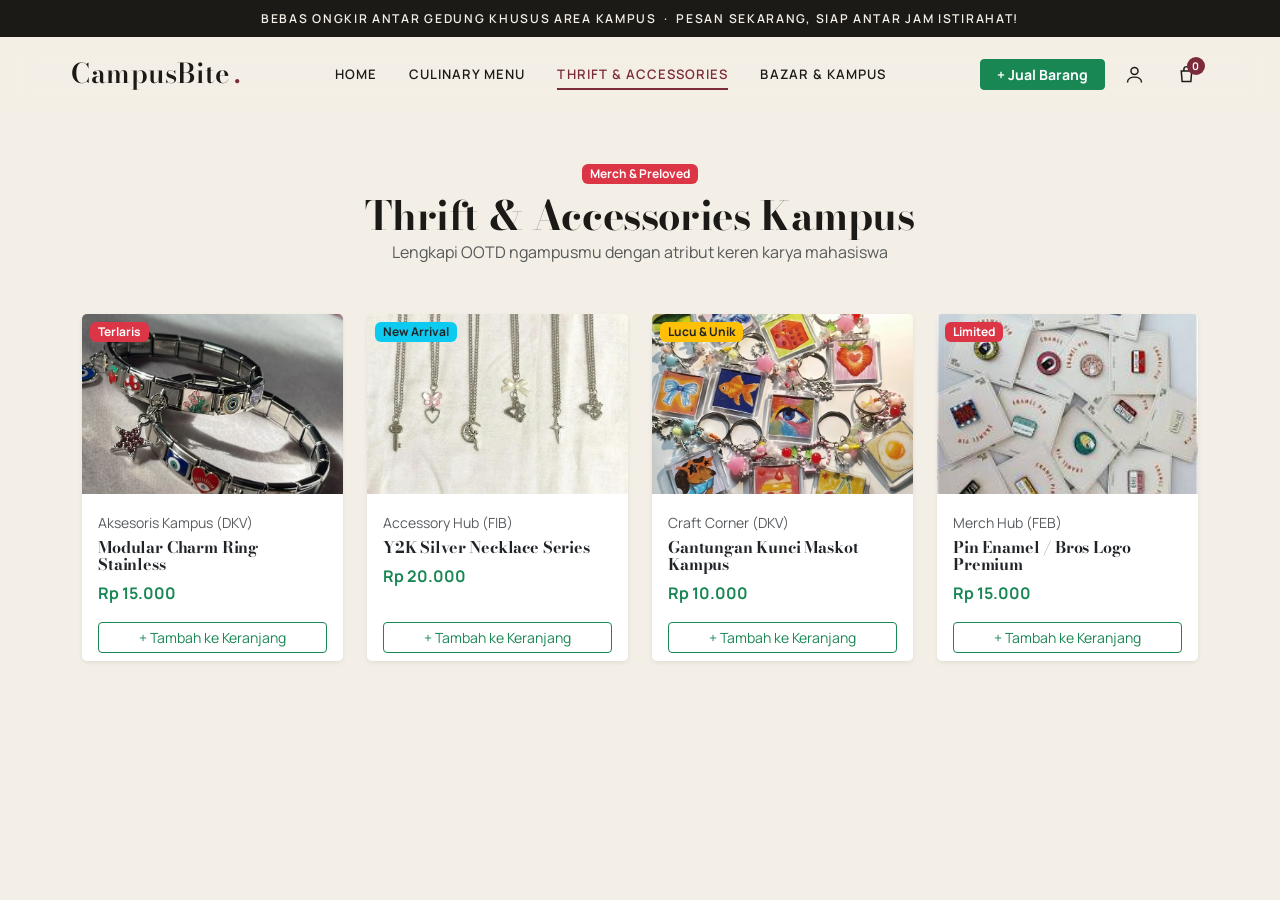
==== accessories.html @ cb202eba "Update accessories.html" ====
<!DOCTYPE html>
<html lang="id">
<head>
  <script>document.documentElement.classList.add("js")</script>
  <meta charset="UTF-8">
  <meta name="viewport" content="width=device-width, initial-scale=1.0">
  <title>Thrift & Accessories — CampusBite</title>
  <meta name="description" content="Koleksi thrift, preloved outfit, dan aksesoris buatan mahasiswa di CampusBite.">
  <link rel="preconnect" href="https://fonts.googleapis.com">
  <link rel="preconnect" href="https://fonts.gstatic.com" crossorigin>
  <link href="https://fonts.googleapis.com/css2?family=Bodoni+Moda:ital,opsz,wght@0,6..96,400..700;1,6..96,400..600&family=Manrope:wght@400;500;600;700;800&display=swap" rel="stylesheet">
  <link rel="stylesheet" href="css/vendor/bootstrap.min.css">
  <link rel="stylesheet" href="css/style.css">
</head>
<body>

<!-- ===== Announcement ===== -->
<div class="announce">
    Bebas ongkir antar gedung khusus area kampus &nbsp;·&nbsp; Pesan sekarang, siap antar jam istirahat!
</div>

<!-- ===== Header ===== -->
<header class="site-header" id="siteHeader">
    <div class="container-x">
        <div class="nav-inner">
            <a href="index.html" class="brand">CampusBite<span class="dot">.</span></a>
            <nav aria-label="Primary">
                <ul class="nav-links">
                    <li><a href="index.html">Home</a></li>
                    <li><a href="kuliner.html">Culinary Menu</a></li>
                    <li><a href="accessories.html" aria-current="page">Thrift & Accessories</a></li>
                    <li><a href="index.html#lookbook">Bazar & Kampus</a></li>
                </ul>
            </nav>
            <div class="nav-actions d-flex align-items-center gap-2">
                <button class="btn btn-sm btn-success fw-bold px-3 d-none d-md-inline-flex" data-bs-toggle="modal" data-bs-target="#modalJualBarang">+ Jual Barang</button>
                <a href="login.html" class="icon-btn" title="Masuk / Daftar"><svg viewBox="0 0 24 24" fill="none" stroke="currentColor" stroke-width="1.7"><circle cx="12" cy="8" r="4"/><path d="M4 21c0-4 4-6 8-6s8 2 8 6"/></svg></a>
                <button class="icon-btn cart-pill" id="cartOpen"><svg viewBox="0 0 24 24" fill="none" stroke="currentColor" stroke-width="1.7"><path d="M6 8h12l-1 12H7L6 8Z"/><path d="M9 8V6a3 3 0 0 1 6 0v2"/></svg><span class="cart-count" id="cartCount">0</span></button>
            </div>
        </div>
    </div>
</header>

<main class="container py-5">
    <div class="text-center mb-5">
        <span class="badge bg-danger mb-2">Merch & Preloved</span>
        <h1 class="fw-bold display-6">Thrift & Accessories Kampus</h1>
        <p class="text-muted">Lengkapi OOTD ngampusmu dengan atribut keren karya mahasiswa</p>
    </div>

    <!-- Container Grid Produk Aksesoris -->
    <div class="row g-4" id="accessoriesGrid">
        <!-- Produk Aksesoris Bawaan dari Index -->
        <div class="col-md-3 col-6">
            <div class="card h-100 border-0 shadow-sm">
                <span class="badge bg-danger position-absolute m-2">Terlaris</span>
                <img src="Modular_Charm_Ring.png" class="card-img-top" alt="Cincin Charm" onerror="this.src='https://via.placeholder.com/250x200?text=Modular+Charm+Ring'">
                <div class="card-body">
                    <small class="text-muted">Aksesoris Kampus (DKV)</small>
                    <h5 class="card-title fs-6 fw-bold mt-1">Modular Charm Ring Stainless</h5>
                    <p class="text-success fw-bold m-0">Rp 15.000</p>
                </div>
                <div class="card-footer bg-white border-0 pt-0">
                    <button class="btn btn-sm btn-outline-success w-100 js-add" data-id="charm-ring" data-name="Modular Charm Ring Stainless" data-price="15000" data-img="Modular_Charm_Ring.png">+ Tambah ke Keranjang</button>
                </div>
            </div>
        </div>
        <div class="col-md-3 col-6">
            <div class="card h-100 border-0 shadow-sm">
                <span class="badge bg-info text-dark position-absolute m-2">New Arrival</span>
                <img src="Kalung_rantai_silver.png" class="card-img-top" alt="Kalung Estetik" onerror="this.src='https://via.placeholder.com/250x200?text=Y2K+Silver+Necklace'">
                <div class="card-body">
                    <small class="text-muted">Accessory Hub (FIB)</small>
                    <h5 class="card-title fs-6 fw-bold mt-1">Y2K Silver Necklace Series</h5>
                    <p class="text-success fw-bold m-0">Rp 20.000</p>
                </div>
                <div class="card-footer bg-white border-0 pt-0">
                    <button class="btn btn-sm btn-outline-success w-100 js-add" data-id="y2k-necklace" data-name="Y2K Silver Necklace Series" data-price="20000" data-img="Kalung_rantai_silver.png">+ Tambah ke Keranjang</button>
                </div>
            </div>
        </div>
        <div class="col-md-3 col-6">
            <div class="card h-100 border-0 shadow-sm">
                <span class="badge bg-warning text-dark position-absolute m-2">Lucu & Unik</span>
                <img src="Gantungan_Kunci_Akrilik.png" class="card-img-top" alt="Gantungan Kunci" onerror="this.src='https://via.placeholder.com/250x200?text=Gantungan+Kunci'">
                <div class="card-body">
                    <small class="text-muted">Craft Corner (DKV)</small>
                    <h5 class="card-title fs-6 fw-bold mt-1">Gantungan Kunci Maskot Kampus</h5>
                    <p class="text-success fw-bold m-0">Rp 10.000</p>
                </div>
                <div class="card-footer bg-white border-0 pt-0">
                    <button class="btn btn-sm btn-outline-success w-100 js-add" data-id="ganci-akrilik" data-name="Gantungan Kunci Maskot Kampus" data-price="10000" data-img="Gantungan_Kunci_Akrilik.png">+ Tambah ke Keranjang</button>
                </div>
            </div>
        </div>
        <div class="col-md-3 col-6">
            <div class="card h-100 border-0 shadow-sm">
                <span class="badge bg-danger position-absolute m-2">Limited</span>
                <img src="piinpanel_broslogo.png" class="card-img-top" alt="Pin Enamel" onerror="this.src='https://via.placeholder.com/250x200?text=Pin+Enamel'">
                <div class="card-body">
                    <small class="text-muted">Merch Hub (FEB)</small>
                    <h5 class="card-title fs-6 fw-bold mt-1">Pin Enamel / Bros Logo Premium</h5>
                    <p class="text-success fw-bold m-0">Rp 15.000</p>
                </div>
                <div class="card-footer bg-white border-0 pt-0">
                    <button class="btn btn-sm btn-outline-success w-100 js-add" data-id="pin-enamel" data-name="Pin Enamel / Bros Logo Premium" data-price="15000" data-img="piinpanel_broslogo.png">+ Tambah ke Keranjang</button>
                </div>
            </div>
        </div>
        <!-- Tempat Produk Hasil Jual Barang Pengguna Akan Muncul Secara Dinamis -->
    </div>
</main>

<!-- ===== MODAL TAMBAH PRODUK ===== -->
<div class="modal fade" id="modalJualBarang" tabindex="-1" aria-hidden="true">
  <div class="modal-dialog">
    <div class="modal-content">
      <div class="modal-header bg-success text-white">
        <h5 class="modal-title fs-6 fw-bold">🛍️ Mulai Jual Barang / Jajanan di CampusBite</h5>
        <button type="button" class="btn-close btn-close-white" data-bs-dismiss="modal" aria-label="Close"></button>
      </div>
      <div class="modal-body">
        <form id="userAddProductForm">
          <div class="mb-2">
            <label class="small fw-bold">Nama Makanan / Produk</label>
            <input type="text" id="uProdName" class="form-control form-control-sm" placeholder="Cth: Gelang Manik Custom" required>
          </div>
          <div class="mb-2">
            <label class="small fw-bold">Kategori</label>
            <select id="uProdCat" class="form-select form-select-sm">
              <option value="makanan">Makanan Berat</option>
              <option value="camilan">Camilan & Snack</option>
              <option value="minuman">Minuman Segar</option>
              <option value="aksesoris" selected>Thrift & Aks
---- css/style.css ----
/* progressive enhancement: reveal content visible without JS (crawlers/no-JS see full content; JS arms the scroll animation) */
html:not(.js) .reveal,html:not(.js) [class*="reveal"]{opacity:1!important;transform:none!important;filter:none!important}

/* ==========================================================================
   Vesta — Fashion E-commerce Template
   Custom design layer on Bootstrap 5. Vanilla, no jQuery.
   Identity: warm ink + deep oxblood accent over warm off-white.
   Display: Bodoni Moda (fashion serif) / UI+body: Manrope (grotesque sans)
   ========================================================================== */

:root {
  /* Palette */
  --ink: #1c1a17;          /* warm near-black */
  --ink-soft: #35302a;
  --wine: #7c2b3b;         /* deep oxblood accent */
  --wine-deep: #5e1f2c;
  --wine-tint: #f0e1e3;
  --paper: #f4efe6;        /* warm off-white */
  --paper-2: #efe8db;
  --sand: #e6dccb;         /* secondary warm */
  --line: #ddd2c0;
  --muted: #8a8075;
  --muted-2: #b6ab9c;
  --white: #fffdf9;
  --sale: #a8362b;

  /* Type */
  --f-display: "Bodoni Moda", Georgia, "Times New Roman", serif;
  --f-sans: "Manrope", system-ui, -apple-system, "Segoe UI", sans-serif;

  /* Rhythm */
  --container: 1240px;
  --gutter: clamp(1.25rem, 4vw, 4rem);
  --radius: 2px;
  --radius-lg: 6px;
  --ease: cubic-bezier(0.22, 1, 0.36, 1);
  --shadow: 0 24px 60px -30px rgba(28, 26, 23, 0.35);
}

/* ---------- Base ---------- */
* { box-sizing: border-box; }

html { scroll-behavior: smooth; }
@media (prefers-reduced-motion: reduce) {
  html { scroll-behavior: auto; }
  *, *::before, *::after {
    animation-duration: 0.001ms !important;
    animation-iteration-count: 1 !important;
    transition-duration: 0.001ms !important;
  }
}

body {
  font-family: var(--f-sans);
  background: var(--paper);
  color: var(--ink);
  font-size: 1rem;
  line-height: 1.6;
  -webkit-font-smoothing: antialiased;
  text-rendering: optimizeLegibility;
  overflow-x: hidden;
}

h1, h2, h3, h4, h5 {
  font-family: var(--f-display);
  font-weight: 600;
  line-height: 1.04;
  letter-spacing: -0.01em;
  color: var(--ink);
  margin: 0;
}

a { color: inherit; text-decoration: none; transition: color 0.25s var(--ease); }
img { max-width: 100%; height: auto; display: block; }
p { margin: 0 0 1rem; }

::selection { background: var(--wine); color: var(--white); }

:focus-visible {
  outline: 2px solid var(--wine);
  outline-offset: 3px;
}

.container-x {
  width: 100%;
  max-width: var(--container);
  margin-inline: auto;
  padding-inline: var(--gutter);
}

/* Utility type */
.eyebrow {
  font-family: var(--f-sans);
  font-size: 0.72rem;
  font-weight: 700;
  letter-spacing: 0.28em;
  text-transform: uppercase;
  color: var(--wine);
  display: inline-flex;
  align-items: center;
  gap: 0.6rem;
}
.eyebrow::before {
  content: "";
  width: 26px;
  height: 1px;
  background: var(--wine);
  display: inline-block;
}
.eyebrow.center::after {
  content: "";
  width: 26px;
  height: 1px;
  background: var(--wine);
  display: inline-block;
}
.eyebrow.center { justify-content: center; }
.eyebrow.center::before { content: ""; }

.section-title {
  font-size: clamp(2rem, 4.6vw, 3.4rem);
  margin: 0.6rem 0 0;
}
.lede { color: var(--ink-soft); font-size: 1.05rem; max-width: 46ch; }
.text-wine { color: var(--wine) !important; }
.serif { font-family: var(--f-display); }

.section { padding: clamp(3.5rem, 8vw, 7rem) 0; }
.section-tight { padding: clamp(2.5rem, 5vw, 4rem) 0; }

/* ---------- Buttons ---------- */
.btn-v {
  --bg: var(--ink);
  --fg: var(--white);
  display: inline-flex;
  align-items: center;
  justify-content: center;
  gap: 0.6rem;
  font-family: var(--f-sans);
  font-weight: 600;
  font-size: 0.86rem;
  letter-spacing: 0.04em;
  padding: 0.95rem 1.9rem;
  background: var(--bg);
  color: var(--fg);
  border: 1px solid var(--bg);
  border-radius: var(--radius);
  cursor: pointer;
  transition: transform 0.3s var(--ease), background 0.3s var(--ease), color 0.3s var(--ease), border-color 0.3s var(--ease);
  text-align: center;
}
.btn-v:hover { background: var(--wine); border-color: var(--wine); color: var(--white); transform: translateY(-2px); }
.btn-v.btn-wine { --bg: var(--wine); }
.btn-v.btn-wine:hover { background: var(--wine-deep); border-color: var(--wine-deep); }
.btn-v.btn-ghost { --bg: transparent; --fg: var(--ink); border-color: var(--ink); }
.btn-v.btn-ghost:hover { background: var(--ink); color: var(--white); }
.btn-v.btn-light { --bg: var(--paper); --fg: var(--ink); border-color: var(--paper); }
.btn-v.btn-block { width: 100%; }
.btn-v.btn-lg { padding: 1.1rem 2.4rem; font-size: 0.92rem; }

.link-underline {
  font-weight: 600;
  font-size: 0.86rem;
  letter-spacing: 0.06em;
  text-transform: uppercase;
  display: inline-flex;
  align-items: center;
  gap: 0.5rem;
  padding-bottom: 3px;
  border-bottom: 1px solid var(--ink);
}
.link-underline:hover { color: var(--wine); border-color: var(--wine); }
.link-underline svg { transition: transform 0.3s var(--ease); }
.link-underline:hover svg { transform: translateX(4px); }

/* ---------- Announcement bar ---------- */
.announce {
  background: var(--ink);
  color: var(--paper);
  font-size: 0.76rem;
  letter-spacing: 0.14em;
  text-transform: uppercase;
  text-align: center;
  padding: 0.55rem 1rem;
  font-weight: 600;
}
.announce strong { color: #e7b9bf; font-weight: 700; }

/* ---------- Navbar ---------- */
.site-header {
  position: sticky;
  top: 0;
  z-index: 1030;
  background: rgba(244, 239, 230, 0.82);
  backdrop-filter: blur(14px);
  border-bottom: 1px solid transparent;
  transition: box-shadow 0.35s var(--ease), background 0.35s var(--ease), border-color 0.35s var(--ease);
}
.site-header.is-stuck {
  background: rgba(244, 239, 230, 0.96);
  border-bottom-color: var(--line);
  box-shadow: 0 10px 30px -22px rgba(28,26,23,0.4);
}
.nav-inner {
  display: flex;
  align-items: center;
  justify-content: space-between;
  gap: 1.5rem;
  height: 74px;
}
.brand {
  font-family: var(--f-display);
  font-weight: 600;
  font-size: 1.7rem;
  letter-spacing: 0.02em;
  line-height: 1;
  display: inline-flex;
  align-items: center;
  gap: 0.3rem;
}
.brand .dot { color: var(--wine); }
.nav-links {
  display: flex;
  align-items: center;
  gap: 2rem;
  list-style: none;
  margin: 0;
  padding: 0;
}
.nav-links a {
  font-size: 0.82rem;
  font-weight: 600;
  letter-spacing: 0.08em;
  text-transform: uppercase;
  position: relative;
  padding: 0.4rem 0;
}
.nav-links a::after {
  content: "";
  position: absolute;
  left: 0; bottom: 0;
  width: 0; height: 1.5px;
  background: var(--wine);
  transition: width 0.3s var(--ease);
}
.nav-links a:hover, .nav-links a[aria-current="page"] { color: var(--wine); }
.nav-links a:hover::after, .nav-links a[aria-current="page"]::after { width: 100%; }

.nav-actions { display: flex; align-items: center; gap: 0.4rem; }
.icon-btn {
  width: 44px; height: 44px;
  display: inline-flex; align-items: center; justify-content: center;
  background: transparent;
  border: none;
  color: var(--ink);
  cursor: pointer;
  border-radius: 50%;
  position: relative;
  transition: background 0.25s var(--ease), color 0.25s var(--ease);
}
.icon-btn:hover { background: var(--sand); color: var(--wine); }
.icon-btn svg { width: 21px; height: 21px; }
.cart-pill { position: relative; }
.cart-count {
  position: absolute;
  top: 5px; right: 4px;
  min-width: 18px; height: 18px;
  padding: 0 4px;
  background: var(--wine);
  color: var(--white);
  font-family: var(--f-sans);
  font-size: 0.66rem;
  font-weight: 700;
  border-radius: 20px;
  display: flex; align-items: center; justify-content: center;
  line-height: 1;
}
.cart-count.pop { animation: pop 0.4s var(--ease); }
@keyframes pop { 0%{transform:scale(1);} 40%{transform:scale(1.5);} 100%{transform:scale(1);} }
.nav-toggle { display: none; }

/* Search dropdown */
.search-panel {
  position: absolute;
  left: 0; right: 0; top: 100%;
  background: var(--paper);
  border-bottom: 1px solid var(--line);
  box-shadow: var(--shadow);
  padding: 2rem 0;
  transform: translateY(-12px);
  opacity: 0;
  visibility: hidden;
  transition: transform 0.3s var(--ease), opacity 0.3s var(--ease), visibility 0.3s;
}
.search-panel.open { transform: translateY(0); opacity: 1; visibility: visible; }
.search-form { display: flex; align-items: center; gap: 1rem; border-bottom: 2px solid var(--ink); padding-bottom: 0.8rem; }
.search-form input {
  flex: 1; border: none; background: transparent;
  font-family: var(--f-display); font-size: clamp(1.4rem, 3vw, 2.2rem);
  color: var(--ink);
}
.search-form input:focus { outline: none; }
.search-form input::placeholder { color: var(--muted-2); }
.search-suggest { margin-top: 1.2rem; display: flex; flex-wrap: wrap; gap: 0.6rem; }
.search-suggest span { font-size: 0.72rem; text-transform: uppercase; letter-spacing: 0.12em; color: var(--muted); align-self: center; }
.search-suggest a { font-size: 0.82rem; padding: 0.35rem 0.9rem; border: 1px solid var(--line); border-radius: 20px; }
.search-suggest a:hover { border-color: var(--wine); color: var(--wine); }

/* Mobile nav */
.mobile-nav {
  position: fixed;
  inset: 0 0 0 auto;
  width: min(84vw, 360px);
  background: var(--paper);
  z-index: 1080;
  transform: translateX(100%);
  transition: transform 0.4s var(--ease);
  display: flex;
  flex-direction: column;
  padding: 1.5rem;
  overflow-y: auto;
}
.mobile-nav.open { transform: translateX(0); }
.mobile-nav-head { display: flex; align-items: center; justify-content: space-between; margin-bottom: 2rem; }
.mobile-nav ul { list-style: none; margin: 0; padding: 0; }
.mobile-nav ul li { border-bottom: 1px solid var(--line); }
.mobile-nav ul a {
  display: block;
  font-family: var(--f-display);
  font-size: 1.5rem;
  padding: 1rem 0;
}
.mobile-nav ul a:hover { color: var(--wine); padding-left: 0.5rem; }
.mobile-nav-foot { margin-top: auto; padding-top: 2rem; font-size: 0.82rem; color: var(--muted); }
.scrim {
  position: fixed; inset: 0;
  background: rgba(28,26,23,0.5);
  z-index: 1070;
  opacity: 0; visibility: hidden;
  transition: opacity 0.35s var(--ease), visibility 0.35s;
  backdrop-filter: blur(2px);
}
.scrim.open { opacity: 1; visibility: visible; }

/* ---------- Hero ---------- */
.hero {
  position: relative;
  background: var(--paper-2);
  overflow: hidden;
}
.hero-grid {
  display: grid;
  grid-template-columns: 1.05fr 1fr;
  align-items: stretch;
  min-height: min(84vh, 760px);
}
.hero-copy {
  display: flex;
  flex-direction: column;
  justify-content: center;
  padding: clamp(2rem, 6vw, 5rem) var(--gutter);
  padding-right: clamp(2rem, 5vw, 4rem);
}
.hero-copy .season { margin-bottom: 1.5rem; }
.hero-title {
  font-size: clamp(2.8rem, 7vw, 5.6rem);
  line-height: 0.98;
  margin-bottom: 1.4rem;
}
.hero-title em { font-style: italic; color: var(--wine); }
.hero-copy p { font-size: 1.1rem; color: var(--ink-soft); max-width: 42ch; margin-bottom: 2rem; }
.hero-cta { display: flex; flex-wrap: wrap; gap: 0.9rem; align-items: center; }
.hero-media { position: relative; overflow: hidden; }
.hero-media img { width: 100%; height: 100%; object-fit: cover; }
.hero-tag {
  position: absolute;
  left: clamp(1rem, 3vw, 2rem); bottom: clamp(1rem, 3vw, 2rem);
  background: rgba(244,239,230,0.94);
  backdrop-filter: blur(6px);
  padding: 0.9rem 1.2rem;
  border-radius: var(--radius);
  max-width: 240px;
}
.hero-tag .p-name { font-family: var(--f-sans); font-size: 0.78rem; font-weight: 700; letter-spacing: 0.06em; text-transform: uppercase; }
.hero-tag .p-price { color: var(--wine); font-weight: 700; font-size: 0.9rem; margin-top: 2px; }
.hero-marquee {
  display: flex; gap: 3rem;
  padding: 0.9rem 0;
  border-top: 1px solid var(--line);
  border-bottom: 1px solid var(--line);
  overflow: hidden;
  white-space: nowrap;
  background: var(--paper);
}
.hero-marquee .track { display: inline-flex; gap: 3rem; align-items: center; animation: marquee 26s linear infinite; }
.hero-marquee span { font-family: var(--f-display); font-size: 1.1rem; font-style: italic; color: var(--ink-soft); display: inline-flex; align-items: center; gap: 3rem; }
.hero-marquee span::after { content: "✦"; color: var(--wine); font-style: normal; font-size: 0.8rem; }
@keyframes marquee { to { transform: translateX(-50%); } }

/* ---------- Category tiles ---------- */
.cat-grid { display: grid; grid-template-columns: repeat(4, 1fr); gap: 1.1rem; }
.cat-tile {
  position: relative;
  display: block;
  overflow: hidden;
  border-radius: var(--radius-lg);
  aspect-ratio: 3 / 4;
  background: var(--sand);
}
.cat-tile img {
  width: 100%; height: 100%; object-fit: cover;
  transition: transform 0.7s var(--ease);
}
.cat-tile:hover img { transform: scale(1.06); }
.cat-tile::after {
  content: "";
  position: absolute; inset: 0;
  background: linear-gradient(to top, rgba(28,26,23,0.62), rgba(28,26,23,0) 55%);
}
.cat-label {
  position: absolute; left: 0; right: 0; bottom: 0;
  z-index: 2;
  padding: 1.4rem;
  color: var(--white);
  display: flex; align-items: flex-end; justify-content: space-between;
}
.cat-label h3 { color: var(--white); font-size: 1.5rem; }
.cat-label .count { font-family: var(--f-sans); font-size: 0.72rem; letter-spacing: 0.1em; text-transform: uppercase; opacity: 0.85; }
.cat-tile .go {
  width: 40px; height: 40px; flex: none;
  border-radius: 50%;
  background: var(--paper);
  color: var(--ink);
  display: flex; align-items: center; justify-content: center;
  transform: translateY(8px);
  opacity: 0;
  transition: transform 0.4s var(--ease), opacity 0.4s var(--ease);
}
.cat-tile:hover .go { transform: translateY(0); opacity: 1; }

/* ---------- Section head ---------- */
.section-head {
  display: flex;
  align-items: flex-end;
  justify-content: space-between;
  gap: 1.5rem;
  margin-bottom: 2.4rem;
  flex-wrap: wrap;
}
.section-head.center { flex-direction: column; align-items: center; text-align: center; }

/* ---------- Product filter tabs ---------- */
.filter-bar {
  display: flex;
  gap: 0.4rem;
  flex-wrap: wrap;
}
.filter-btn {
  font-family: var(--f-sans);
  font-size: 0.8rem;
  font-weight: 600;
  letter-spacing: 0.06em;
  text-transform: uppercase;
  padding: 0.55rem 1.1rem;
  background: transparent;
  border: 1px solid var(--line);
  border-radius: 30px;
  color: var(--ink-soft);
  cursor: pointer;
  transition: all 0.25s var(--ease);
}
.filter-btn:hover { border-color: var(--ink); color: var(--ink); }
.filter-btn.active { background: var(--ink); border-color: var(--ink); color: var(--white); }

/* ---------- Product cards ---------- */
.product-grid { display: grid; grid-template-columns: repeat(4, 1fr); gap: 1.6rem 1.4rem; }
.product-card {
  position: relative;
  transition: opacity 0.4s var(--ease), transform 0.4s var(--ease);
}
.product-card.hide { display: none; }
.pc-media {
  position: relative;
  overflow: hidden;
  border-radius: var(--radius-lg);
  aspect-ratio: 3 / 4;
  background: var(--sand);
  margin-bottom: 0.9rem;
}
.pc-media img {
  width: 100%; height: 100%; object-fit: cover;
  transition: transform 0.7s var(--ease), opacity 0.5s var(--ease);
}
.product-card:hover .pc-media img { transform: scale(1.05); }
.pc-badges { position: absolute; top: 0.8rem; left: 0.8rem; z-index: 3; display: flex; flex-direction: column; gap: 0.35rem; }
.badge-v {
  font-family: var(--f-sans);
  font-size: 0.64rem; font-weight: 700; letter-spacing: 0.1em; text-transform: uppercase;
  padding: 0.32rem 0.55rem;
  border-radius: 2px;
  color: var(--white);
  background: var(--ink);
  line-height: 1;
}
.badge-v.sale { background: var(--sale); }
.badge-v.new { background: var(--wine); }
.badge-v.soft { background: var(--paper); color: var(--ink); }
.pc-wish {
  position: absolute; top: 0.7rem; right: 0.7rem; z-index: 3;
  width: 38px; height: 38px;
  border-radius: 50%;
  border: none;
  background: rgba(244,239,230,0.9);
  color: var(--ink);
  display: flex; align-items: center; justify-content: center;
  cursor: pointer;
  opacity: 0;
  transform: translateY(-6px);
  transition: all 0.3s var(--ease);
}
.product-card:hover .pc-wish { opacity: 1; transform: translateY(0); }
.pc-wish:hover { background: var(--white); color: var(--wine); }
.pc-wish svg { width: 18px; height: 18px; }
.pc-wish.active { color: var(--wine); }
.pc-wish.active svg { fill: var(--wine); }
.pc-add {
  position: absolute;
  left: 0.8rem; right: 0.8rem; bottom: 0.8rem;
  z-index: 3;
  opacity: 0;
  transform: translateY(12px);
  transition: all 0.35s var(--ease);
}
.product-card:hover .pc-add, .product-card:focus-within .pc-add { opacity: 1; transform: translateY(0); }
.pc-info { display: flex; flex-direction: column; gap: 0.15rem; }
.pc-cat { font-size: 0.68rem; letter-spacing: 0.14em; text-transform: uppercase; color: var(--muted); font-weight: 600; }
.pc-name { font-family: var(--f-display); font-size: 1.12rem; font-weight: 600; }
.pc-name a:hover { color: var(--wine); }
.pc-price { display: flex; align-items: baseline; gap: 0.5rem; margin-top: 0.1rem; }
.pc-price .now { font-family: var(--f-sans); font-weight: 700; font-size: 0.98rem; }
.pc-price .was { color: var(--muted); text-decoration: line-through; font-size: 0.85rem; }
.pc-price .now.on-sale { color: var(--sale); }
.pc-swatches { display: flex; gap: 0.3rem; margin-top: 0.4rem; }
.pc-swatch { width: 14px; height: 14px; border-radius: 50%; border: 1px solid rgba(0,0,0,0.12); }
.pc-swatch.more { border: none; font-size: 0.62rem; color: var(--muted); width: auto; }

/* ---------- New arrivals scroll snap ---------- */
.snap-row {
  display: flex;
  gap: 1.4rem;
  overflow-x: auto;
  scroll-snap-type: x mandatory;
  padding-bottom: 1.2rem;
  margin-inline: calc(-1 * var(--gutter));
  padding-inline: var(--gutter);
  scrollbar-width: thin;
  scrollbar-color: var(--line) transparent;
}
.snap-row::-webkit-scrollbar { height: 6px; }
.snap-row::-webkit-scrollbar-track { background: transparent; }
.snap-row::-webkit-scrollbar-thumb { background: var(--line); border-radius: 20px; }
.snap-item {
  flex: 0 0 clamp(220px, 26vw, 300px);
  scroll-snap-align: start;
}
.snap-nav { display: flex; gap: 0.5rem; }
.snap-nav button {
  width: 46px; height: 46px; border-radius: 50%;
  border: 1px solid var(--line); background: transparent; color: var(--ink);
  cursor: pointer; display: flex; align-items: center; justify-content: center;
  transition: all 0.25s var(--ease);
}
.snap-nav button:hover { background: var(--ink); border-color: var(--ink); color: var(--white); }

/* ---------- Lookbook ---------- */
.lookbook { background: var(--ink); color: var(--paper); }
.lookbook h2, .lookbook h3 { color: var(--paper); }
.lookbook .eyebrow { color: #e7b9bf; }
.lookbook .eyebrow::before, .lookbook .eyebrow.center::after { background: #e7b9bf; }
.look-grid { display: grid; grid-template-columns: 1fr 1fr; gap: 1.4rem; }
.look-card { position: relative; overflow: hidden; border-radius: var(--radius-lg); aspect-ratio: 4 / 5; }
.look-card img { width: 100%; height: 100%; object-fit: cover; transition: transform 0.8s var(--ease); }
.look-card:hover img { transform: scale(1.05); }
.look-card .look-body {
  position: absolute; inset: auto 0 0 0;
  padding: 2rem;
  background: linear-gradient(to top, rgba(28,26,23,0.8), transparent);
  color: var(--white);
}
.look-card .look-body h3 { color: var(--white); font-size: clamp(1.4rem, 2.5vw, 2rem); margin-bottom: 0.4rem; }
.look-card .look-body p { color: rgba(255,253,249,0.82); margin-bottom: 1rem; font-size: 0.95rem; max-width: 34ch; }

/* ---------- Countdown promo strip ---------- */
.promo-strip { background: var(--wine); color: var(--white); }
.promo-inner { display: flex; align-items: center; justify-content: space-between; gap: 2rem; flex-wrap: wrap; }
.promo-inner h2 { color: var(--white); font-size: clamp(1.8rem, 4vw, 2.8rem); }
.promo-inner p { color: rgba(255,253,249,0.85); margin: 0.4rem 0 0; }
.countdown { display: flex; gap: 0.8rem; }
.cd-unit {
  background: rgba(255,253,249,0.12);
  border: 1px solid rgba(255,253,249,0.25);
  border-radius: var(--radius);
  padding: 0.8rem 1rem;
  min-width: 74px;
  text-align: center;
}
.cd-unit .num { font-family: var(--f-display); font-size: 2rem; line-height: 1; color: var(--white); display: block; font-variant-numeric: tabular-nums; }
.cd-unit .lab { font-size: 0.64rem; letter-spacing: 0.14em; text-transform: uppercase; opacity: 0.8; margin-top: 0.4rem; display: block; }

/* ---------- Brand values ---------- */
.values-grid { display: grid; grid-template-columns: repeat(3, 1fr); gap: 1.4rem; }
.value-card {
  padding: 2.4rem 2rem;
  background: var(--white);
  border: 1px solid var(--line);
  border-radius: var(--radius-lg);
  transition: transform 0.35s var(--ease), box-shadow 0.35s var(--ease);
}
.value-card:hover { transform: translateY(-4px); box-shadow: var(--shadow); }
.value-icon {
  width: 52px; height: 52px;
  border-radius: 50%;
  background: var(--wine-tint);
  color: var(--wine);
  display: flex; align-items: center; justify-content: center;
  margin-bottom: 1.4rem;
}
.value-icon svg { width: 24px; height: 24px; }
.value-card h3 { font-size: 1.35rem; margin-bottom: 0.5rem; }
.value-card p { color: var(--ink-soft); margin: 0; font-size: 0.95rem; }

/* ---------- Stats / counters ---------- */
.stats-row { display: grid; grid-template-columns: repeat(4, 1fr); gap: 1rem; text-align: center; }
.stat .num { font-family: var(--f-display); font-size: clamp(2.4rem, 5vw, 3.6rem); line-height: 1; color: var(--wine); }
.stat .lab { font-size: 0.76rem; letter-spacing: 0.14em; text-transform: uppercase; color: var(--muted); margin-top: 0.5rem; }

/* ---------- Testimonials ---------- */
.testi { position: relative; }
.testi-track { position: relative; min-height: 220px; }
.testi-slide {
  position: absolute; inset: 0;
  opacity: 0; visibility: hidden;
  transform: translateY(10px);
  transition: opacity 0.5s var(--ease), transform 0.5s var(--ease), visibility 0.5s;
  text-align: center;
  max-width: 760px; margin-inline: auto;
}
.testi-slide.active { opacity: 1; visibility: visible; transform: translateY(0); position: relative; }
.testi-quote { font-family: var(--f-display); font-size: clamp(1.4rem, 3vw, 2.1rem); line-height: 1.32; margin-bottom: 1.4rem; }
.testi-quote::before { content: "“"; color: var(--wine); }
.testi-quote::after { content: "”"; color: var(--wine); }
.testi-who { display: flex; align-items: center; justify-content: center; gap: 0.8rem; }
.testi-who img { width: 46px; height: 46px; border-radius: 50%; object-fit: cover; }
.testi-who .n { font-weight: 700; font-size: 0.9rem; }
.testi-who .r { font-size: 0.78rem; color: var(--muted); }
.testi-dots { display: flex; gap: 0.5rem; justify-content: center; margin-top: 2rem; }
.testi-dots button { width: 9px; height: 9px; border-radius: 50%; border: none; background: var(--line); cursor: pointer; transition: all 0.25s var(--ease); padding: 0; }
.testi-dots button.active { background: var(--wine); width: 26px; border-radius: 20px; }
.stars { color: var(--wine); letter-spacing: 2px; margin-bottom: 1rem; font-size: 0.9rem; }

/* ---------- Newsletter ---------- */
.newsletter { position: relative; background: var(--paper-2); overflow: hidden; }
.nl-inner { max-width: 620px; margin-inline: auto; text-align: center; }
.nl-form { display: flex; gap: 0.6rem; margin-top: 1.8rem; }
.nl-form input {
  flex: 1;
  border: 1px solid var(--line);
  background: var(--white);
  border-radius: var(--radius);
  padding: 1rem 1.2rem;
  font-family: var(--f-sans);
  font-size: 0.95rem;
  color: var(--ink);
}
.nl-form input:focus { outline: none; border-color: var(--wine); }
.nl-note { font-size: 0.78rem; color: var(--muted); margin-top: 1rem; }
.nl-ok { color: var(--wine); font-weight: 600; margin-top: 1rem; display: none; }
.nl-ok.show { display: block; }

/* ---------- Footer ---------- */
.site-footer { background: var(--ink); color: var(--paper-2); padding-top: clamp(3.5rem, 7vw, 6rem); }
.footer-top { display: grid; grid-template-columns: 1.6fr 1fr 1fr 1fr; gap: 2.5rem; padding-bottom: 3.5rem; border-bottom: 1px solid rgba(255,253,249,0.12); }
.site-footer .brand { color: var(--paper); font-size: 2rem; }
.footer-about { color: rgba(244,239,230,0.7); max-width: 34ch; margin: 1.2rem 0 1.6rem; font-size: 0.95rem; }
.footer-social { display: flex; gap: 0.6rem; }
.footer-social a {
  width: 40px; height: 40px; border-radius: 50%;
  border: 1px solid rgba(255,253,249,0.2);
  display: flex; align-items: center; justify-content: center;
  transition: all 0.25s var(--ease);
}
.footer-social a:hover { background: var(--wine); border-color: var(--wine); color: var(--white); }
.footer-social svg { width: 18px; height: 18px; }
.footer-col h4 { font-family: var(--f-sans); font-size: 0.76rem; letter-spacing: 0.14em; text-transform: uppercase; color: var(--paper); margin-bottom: 1.2rem; font-weight: 700; }
.footer-col ul { list-style: none; margin: 0; padding: 0; display: flex; flex-direction: column; gap: 0.7rem; }
.footer-col a { color: rgba(244,239,230,0.7); font-size: 0.92rem; }
.footer-col a:hover { color: var(--paper); padding-left: 4px; }
.footer-contact li { display: flex; gap: 0.6rem; color: rgba(244,239,230,0.7); font-size: 0.92rem; margin-bottom: 0.7rem; }
.footer-contact svg { width: 17px; flex: none; color: #e7b9bf; margin-top: 3px; }
.footer-bottom {
  display: flex; align-items: center; justify-content: space-between;
  gap: 1rem; flex-wrap: wrap;
  padding: 1.8rem 0;
  font-size: 0.82rem; color: rgba(244,239,230,0.6);
}
.footer-pay { display: flex; gap: 0.5rem; align-items: center; }
.footer-pay span { padding: 0.3rem 0.6rem; border: 1px solid rgba(255,253,249,0.18); border-radius: 3px; font-size: 0.68rem; letter-spacing: 0.08em; text-transform: uppercase; }

/* ==========================================================================
   Cart Drawer
   ========================================================================== */
.cart-drawer {
  position: fixed;
  inset: 0 0 0 auto;
  width: min(92vw, 430px);
  background: var(--paper);
  z-index: 1090;
  transform: translateX(100%);
  transition: transform 0.42s var(--ease);
  display: flex;
  flex-direction: column;
  box-shadow: -30px 0 80px -40px rgba(28,26,23,0.5);
}
.cart-drawer.open { transform: translateX(0); }
.cart-head {
  display: flex; align-items: center; justify-content: space-between;
  padding: 1.4rem 1.5rem;
  border-bottom: 1px solid var(--line);
}
.cart-head h2 { font-size: 1.4rem; display: flex; align-items: baseline; gap: 0.5rem; }
.cart-head .qty-note { font-family: var(--f-sans); font-size: 0.8rem; color: var(--muted); font-weight: 500; }
.cart-free {
  padding: 0.9rem 1.5rem;
  background: var(--wine-tint);
  font-size: 0.82rem;
  color: var(--wine-deep);
  text-align: center;
}
.cart-free strong { font-weight: 700; }
.cart-progress { height: 4px; background: var(--sand); border-radius: 20px; margin-top: 0.6rem; overflow: hidden; }
.cart-progress span { display: block; height: 100%; background: var(--wine); width: 0; transition: width 0.5s var(--ease); }
.cart-items { flex: 1; overflow-y: auto; padding: 0.5rem 1.5rem; }
.cart-empty { text-align: center; padding: 4rem 1rem; color: var(--muted); }
.cart-empty svg { width: 48px; height: 48px; margin-bottom: 1rem; color: var(--muted-2); }
.cart-line {
  display: grid;
  grid-template-columns: 74px 1fr auto;
  gap: 1rem;
  padding: 1.2rem 0;
  border-bottom: 1px solid var(--line);
  align-items: start;
}
.cart-line img { width: 74px; height: 94px; object-fit: cover; border-radius: var(--radius); background: var(--sand); }
.cl-name { font-family: var(--f-display); font-size: 1rem; font-weight: 600; line-height: 1.2; }
.cl-meta { font-size: 0.76rem; color: var(--muted); margin: 0.2rem 0 0.6rem; }
.cl-price { font-weight: 700; font-size: 0.9rem; }
.cl-remove { background: none; border: none; color: var(--muted); font-size: 0.74rem; text-decoration: underline; cursor: pointer; padding: 0; margin-top: 0.5rem; }
.cl-remove:hover { color: var(--sale); }
.cl-right { text-align: right; display: flex; flex-direction: column; align-items: flex-end; gap: 0.6rem; }
.qty-stepper {
  display: inline-flex; align-items: center;
  border: 1px solid var(--line); border-radius: 30px;
  overflow: hidden;
}
.qty-stepper button {
  width: 30px; height: 30px; border: none; background: transparent;
  cursor: pointer; color: var(--ink); font-size: 1rem; line-height: 1;
  display: flex; align-items: center; justify-content: center;
  transition: background 0.2s var(--ease);
}
.qty-stepper button:hover { background: var(--sand); color: var(--wine); }
.qty-stepper button:disabled { opacity: 0.35; cursor: not-allowed; }
.qty-stepper .q { min-width: 30px; text-align: center; font-weight: 700; font-size: 0.85rem; font-variant-numeric: tabular-nums; }
.cart-foot { border-top: 1px solid var(--line); padding: 1.4rem 1.5rem 1.6rem; }
.cart-sub { display: flex; justify-content: space-between; align-items: baseline; margin-bottom: 0.3rem; }
.cart-sub .l { font-size: 0.82rem; letter-spacing: 0.1em; text-transform: uppercase; color: var(--muted); }
.cart-sub .v { font-family: var(--f-display); font-size: 1.6rem; }
.cart-ship-note { font-size: 0.78rem; color: var(--muted); margin-bottom: 1rem; }
.cart-foot .btn-v { margin-top: 0.3rem; }
.cart-continue { text-align: center; margin-top: 0.8rem; }
.cart-continue button { background: none; border: none; color: var(--ink); font-size: 0.82rem; text-decoration: underline; cursor: pointer; }

/* ==========================================================================
   Product Detail Page
   ========================================================================== */
.breadcrumb-v { padding: 1.4rem 0; font-size: 0.78rem; color: var(--muted); letter-spacing: 0.04em; }
.breadcrumb-v a:hover { color: var(--wine); }
.breadcrumb-v .sep { margin: 0 0.5rem; }
.breadcrumb-v .cur { color: var(--ink); }

.pdp-grid { display: grid; grid-template-columns: 1.1fr 1fr; gap: clamp(2rem, 5vw, 4.5rem); align-items: start; }
.pdp-gallery { display: grid; grid-template-columns: 84px 1fr; gap: 1rem; position: sticky; top: 96px; }
.pdp-thumbs { display: flex; flex-direction: column; gap: 0.7rem; }
.pdp-thumb {
  border: 1px solid var(--line);
  border-radius: var(--radius);
  overflow: hidden;
  cursor: pointer;
  aspect-ratio: 3 / 4;
  background: var(--sand);
  padding: 0;
  transition: border-color 0.25s var(--ease);
}
.pdp-thumb img { width: 100%; height: 100%; object-fit: cover; }
.pdp-thumb.active { border-color: var(--ink); }
.pdp-thumb:hover { border-color: var(--wine); }
.pdp-main-img {
  position: relative;
  border-radius: var(--radius-lg);
  overflow: hidden;
  aspect-ratio: 3 / 4;
  background: var(--sand);
  cursor: zoom-in;
}
.pdp-main-img img { width: 100%; height: 100%; object-fit: cover; }
.pdp-main-img .zoom-hint {
  position: absolute; bottom: 1rem; right: 1rem;
  background: rgba(244,239,230,0.9);
  border-radius: 30px; padding: 0.4rem 0.9rem;
  font-size: 0.72rem; letter-spacing: 0.08em; text-transform: uppercase; font-weight: 600;
  display: flex; align-items: center; gap: 0.4rem;
}
.pdp-badges { position: absolute; top: 1rem; left: 1rem; z-index: 3; display: flex; gap: 0.4rem; }

.pdp-info .pdp-cat { font-size: 0.72rem; letter-spacing: 0.16em; text-transform: uppercase; color: var(--wine); font-weight: 700; }
.pdp-title { font-size: clamp(2rem, 4vw, 2.8rem); margin: 0.6rem 0 0.8rem; }
.pdp-rating { display: flex; align-items: center; gap: 0.6rem; margin-bottom: 1.2rem; font-size: 0.85rem; color: var(--muted); }
.pdp-rating .stars { margin: 0; }
.pdp-price { display: flex; align-items: baseline; gap: 0.8rem; margin-bottom: 1.4rem; }
.pdp-price .now { font-family: var(--f-display); font-size: 2rem; }
.pdp-price .now.sale { color: var(--sale); }
.pdp-price .was { color: var(--muted); text-decoration: line-through; font-size: 1.1rem; }
.pdp-price .save { background: var(--wine-tint); color: var(--wine-deep); font-size: 0.72rem; font-weight: 700; padding: 0.25rem 0.6rem; border-radius: 3px; letter-spacing: 0.06em; }
.pdp-desc { color: var(--ink-soft); margin-bottom: 1.8rem; }

.opt-block { margin-bottom: 1.6rem; }
.opt-head { display: flex; align-items: center; justify-content: space-between; margin-bottom: 0.7rem; }
.opt-head .lab { font-size: 0.78rem; letter-spacing: 0.1em; text-transform: uppercase; font-weight: 700; }
.opt-head .val { font-size: 0.85rem; color: var(--ink-soft); }
.opt-head a { font-size: 0.78rem; color: var(--wine); text-decoration: underline; }

.swatches { display: flex; gap: 0.6rem; }
.swatch {
  width: 38px; height: 38px; border-radius: 50%;
  border: 1px solid var(--line);
  cursor: pointer; position: relative;
  padding: 0;
  transition: transform 0.2s var(--ease);
}
.swatch::after {
  content: ""; position: absolute; inset: -4px;
  border: 1.5px solid transparent; border-radius: 50%;
  transition: border-color 0.2s var(--ease);
}
.swatch:hover { transform: scale(1.06); }
.swatch.active::after { border-color: var(--ink); }

.sizes { display: flex; flex-wrap: wrap; gap: 0.5rem; }
.size-btn {
  min-width: 52px;
  padding: 0.7rem 0.9rem;
  border: 1px solid var(--line);
  background: var(--white);
  border-radius: var(--radius);
  font-family: var(--f-sans);
  font-weight: 600; font-size: 0.85rem;
  cursor: pointer;
  transition: all 0.2s var(--ease);
  position: relative;
}
.size-btn:hover:not(:disabled) { border-color: var(--ink); }
.size-btn.active { background: var(--ink); border-color: var(--ink); color: var(--white); }
.size-btn:disabled {
  color: var(--muted-2);
  cursor: not-allowed;
  background: var(--paper-2);
  overflow: hidden;
}
.size-btn:disabled::after {
  content: ""; position: absolute; inset: 0;
  background: linear-gradient(to top left, transparent calc(50% - 0.5px), var(--muted-2), transparent calc(50% + 0.5px));
}

.pdp-actions { display: flex; gap: 0.7rem; align-items: stretch; margin: 1.8rem 0 1.2rem; }
.pdp-actions .qty-stepper { border-radius: var(--radius); }
.pdp-actions .qty-stepper button { width: 46px; height: 100%; }
.pdp-actions .qty-stepper .q { min-width: 40px; }
.pdp-actions .btn-v { flex: 1; }
.wish-big {
  width: 54px; flex: none;
  border: 1px solid var(--line);
  background: var(--white);
  border-radius: var(--radius);
  cursor: pointer; color: var(--ink);
  display: flex; align-items: center; justify-content: center;
  transition: all 0.25s var(--ease);
}
.wish-big:hover { border-color: var(--wine); color: var(--wine); }
.wish-big.active { color: var(--wine); background: var(--wine-tint); border-color: var(--wine); }
.wish-big.active svg { fill: var(--wine); }

.pdp-meta { border-top: 1px solid var(--line); padding-top: 1.4rem; display: flex; flex-direction: column; gap: 0.6rem; }
.pdp-meta div { display: flex; align-items: center; gap: 0.7rem; font-size: 0.88rem; color: var(--ink-soft); }
.pdp-meta svg { width: 19px; color: var(--wine); flex: none; }

.stock-line { display: flex; align-items: center; gap: 0.5rem; font-size: 0.85rem; margin-bottom: 1.4rem; }
.stock-dot { width: 9px; height: 9px; border-radius: 50%; background: #f4b6a6; box-shadow: 0 0 0 3px rgba(74,143,95,0.18); }
.stock-line strong { color: var(--ink); }

/* Tabs */
.pdp-tabs { margin-top: clamp(3rem, 6vw, 5rem); }
.tab-nav { display: flex; gap: 0.5rem; border-bottom: 1px solid var(--line); flex-wrap: wrap; }
.tab-btn {
  font-family: var(--f-sans);
  font-size: 0.86rem; font-weight: 600; letter-spacing: 0.04em;
  padding: 1rem 1.4rem;
  background: none; border: none;
  border-bottom: 2px solid transparent;
  color: var(--muted);
  cursor: pointer;
  margin-bottom: -1px;
  transition: color 0.25s var(--ease), border-color 0.25s var(--ease);
}
.tab-btn:hover { color: var(--ink); }
.tab-btn.active { color: var(--ink); border-bottom-color: var(--wine); }
.tab-panel { display: none; padding: 2.4rem 0; }
.tab-panel.active { display: block; animation: fadeUp 0.4s var(--ease); }
@keyframes fadeUp { from { opacity: 0; transform: translateY(10px); } to { opacity: 1; transform: translateY(0); } }
.tab-panel .prose { max-width: 68ch; color: var(--ink-soft); }
.tab-panel .prose h3 { color: var(--ink); margin: 1.5rem 0 0.6rem; font-size: 1.3rem; }
.tab-panel ul.feat { list-style: none; padding: 0; display: grid; grid-template-columns: repeat(2, 1fr); gap: 0.7rem 2rem; margin-top: 1rem; }
.tab-panel ul.feat li { display: flex; gap: 0.6rem; color: var(--ink-soft); font-size: 0.94rem; }
.tab-panel ul.feat svg { width: 18px; color: var(--wine); flex: none; margin-top: 3px; }

.size-table { width: 100%; border-collapse: collapse; max-width: 560px; }
.size-table th, .size-table td { text-align: left; padding: 0.8rem 1rem; border-bottom: 1px solid var(--line); font-size: 0.9rem; }
.size-table th { font-family: var(--f-sans); font-size: 0.72rem; letter-spacing: 0.1em; text-transform: uppercase; color: var(--muted); }
.size-table tbody tr:hover { background: var(--paper-2); }

/* Reviews */
.reviews-summary { display: grid; grid-template-columns: 220px 1fr; gap: 3rem; margin-bottom: 2.5rem; align-items: center; }
.rev-score { text-align: center; }
.rev-score .big { font-family: var(--f-display); font-size: 4rem; line-height: 1; }
.rev-score .stars { justify-content: center; font-size: 1.1rem; margin: 0.5rem 0; }
.rev-score .cnt { font-size: 0.82rem; color: var(--muted); }
.rev-bars { display: flex; flex-direction: column; gap: 0.5rem; }
.rev-bar { display: flex; align-items: center; gap: 0.8rem; font-size: 0.82rem; }
.rev-bar .lab { width: 42px; color: var(--muted); }
.rev-bar .track { flex: 1; height: 7px; background: var(--sand); border-radius: 20px; overflow: hidden; }
.rev-bar .track span { display: block; height: 100%; background: var(--wine); border-radius: 20px; }
.rev-bar .pct { width: 38px; text-align: right; color: var(--muted); }
.review { padding: 1.6rem 0; border-top: 1px solid var(--line); }
.review-head { display: flex; align-items: center; gap: 0.8rem; margin-bottom: 0.6rem; }
.review-head img { width: 44px; height: 44px; border-radius: 50%; object-fit: cover; }
.review-head .n { font-weight: 700; font-size: 0.92rem; }
.review-head .v { font-size: 0.72rem; color: #f4b6a6; font-weight: 600; }
.review-head .d { font-size: 0.78rem; color: var(--muted); margin-left: auto; }
.review .stars { font-size: 0.82rem; margin-bottom: 0.5rem; }
.review h4 { font-family: var(--f-sans); font-size: 0.95rem; font-weight: 700; margin-bottom: 0.4rem; }
.review p { color: var(--ink-soft); margin: 0; font-size: 0.94rem; }

/* Lightbox */
.lightbox {
  position: fixed; inset: 0;
  background: rgba(28,26,23,0.92);
  z-index: 1100;
  display: flex; align-items: center; justify-content: center;
  padding: 2rem;
  opacity: 0; visibility: hidden;
  transition: opacity 0.3s var(--ease), visibility 0.3s;
}
.lightbox.open { opacity: 1; visibility: visible; }
.lightbox img { max-width: 90vw; max-height: 88vh; border-radius: var(--radius); object-fit: contain; }
.lightbox-close {
  position: absolute; top: 1.5rem; right: 1.5rem;
  width: 48px; height: 48px; border-radius: 50%;
  background: rgba(244,239,230,0.15); border: none; color: var(--white);
  cursor: pointer; display: flex; align-items: center; justify-content: center;
}
.lightbox-close:hover { background: var(--wine); }

/* Reveal animation */
.reveal { opacity: 0; transform: translateY(28px); transition: opacity 0.7s var(--ease), transform 0.7s var(--ease); }
.reveal.in { opacity: 1; transform: translateY(0); }
.reveal-d1 { transition-delay: 0.08s; }
.reveal-d2 { transition-delay: 0.16s; }
.reveal-d3 { transition-delay: 0.24s; }

/* Toast */
.toast {
  position: fixed;
  bottom: 1.5rem; left: 50%;
  transform: translate(-50%, 120%);
  background: var(--ink);
  color: var(--paper);
  padding: 0.9rem 1.4rem;
  border-radius: var(--radius);
  font-size: 0.88rem;
  z-index: 1120;
  display: flex; align-items: center; gap: 0.7rem;
  box-shadow: var(--shadow);
  transition: transform 0.4s var(--ease);
  max-width: 90vw;
}
.toast.show { transform: translate(-50%, 0); }
.toast svg { width: 20px; color: #7fd39a; flex: none; }

/* ---------- Skip link ---------- */
.skip-link {
  position: absolute;
  left: 1rem; top: -60px;
  background: var(--ink); color: var(--white);
  padding: 0.7rem 1.2rem; border-radius: var(--radius);
  z-index: 1200; font-size: 0.85rem; font-weight: 600;
  transition: top 0.2s var(--ease);
}
.skip-link:focus { top: 1rem; }

.body-lock { overflow: hidden; }

/* ==========================================================================
   Responsive
   ========================================================================== */
@media (max-width: 1100px) {
  .product-grid, .cat-grid { grid-template-columns: repeat(3, 1fr); }
  .cat-grid { grid-template-columns: repeat(2, 1fr); }
}
@media (max-width: 960px) {
  .nav-links { display: none; }
  .nav-toggle { display: inline-flex; }
  .hero-grid { grid-template-columns: 1fr; }
  .hero-media { min-height: 52vh; order: -1; }
  .pdp-grid { grid-template-columns: 1fr; }
  .pdp-gallery { position: static; }
  .footer-top { grid-template-columns: 1fr 1fr; gap: 2rem; }
  .reviews-summary { grid-template-columns: 1fr; gap: 1.5rem; }
}
@media (max-width: 760px) {
  .product-grid { grid-template-columns: repeat(2, 1fr); gap: 1.2rem 1rem; }
  .values-grid, .stats-row { grid-template-columns: 1fr; }
  .stats-row { grid-template-columns: repeat(2, 1fr); gap: 2rem 1rem; }
  .look-grid { grid-template-columns: 1fr; }
  .section-head { align-items: flex-start; }
  .promo-inner { flex-direction: column; align-items: flex-start; }
  .nl-form { flex-direction: column; }
  .tab-panel ul.feat { grid-template-columns: 1fr; }
  .pdp-gallery { grid-template-columns: 1fr; }
  .pdp-thumbs { flex-direction: row; order: 2; overflow-x: auto; }
  .pdp-thumb { flex: 0 0 68px; }
  .footer-top { grid-template-columns: 1fr; }
  .cd-unit { min-width: 62px; padding: 0.7rem 0.7rem; }
}
@media (max-width: 480px) {
  .product-grid { grid-template-columns: 1fr; }
  .cat-grid { grid-template-columns: 1fr; }
  .hero-title { font-size: clamp(2.4rem, 12vw, 3.4rem); }
  .pdp-actions { flex-wrap: wrap; }
  .pdp-actions .btn-v { flex: 1 0 100%; order: 3; }
}

/* Membuat gambar produk simetris dan seragam */
.card img.card-img-top, 
.card .card-img-top {
    height: 180px !important;    /* Atur tinggi gambar sesuai selera, misal 180px */
    object-fit: cover !important; /* Gambar dipotong otomatis agar tidak gepeng/lonjong */
    width: 100% !important;
}
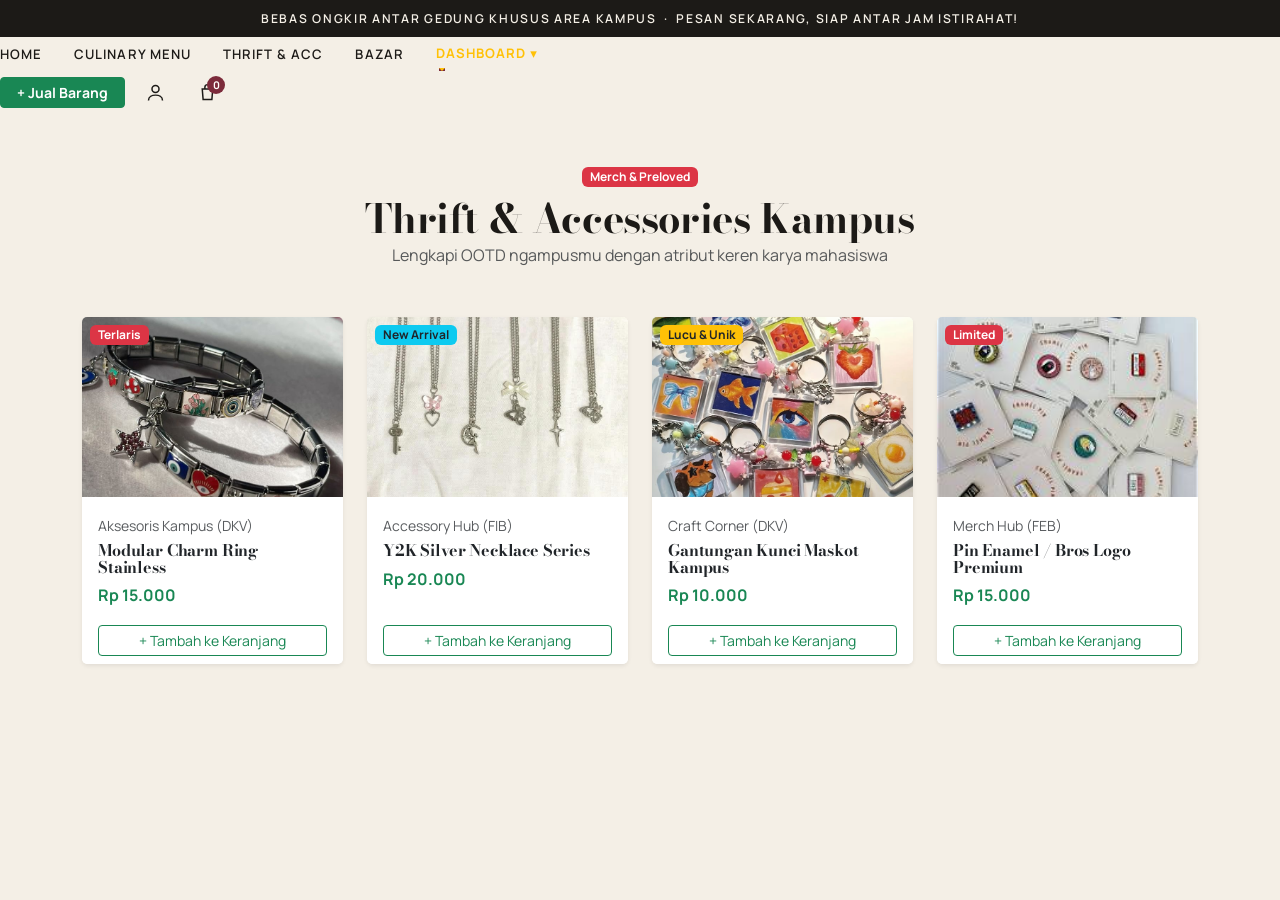
==== commit 52109dec: "Update accessories.html" ====
--- a/accessories.html
+++ b/accessories.html
@@ -20,16 +20,23 @@
 </div>
 
 <!-- ===== Header ===== -->
-<header class="site-header" id="siteHeader">
-    <div class="container-x">
-        <div class="nav-inner">
-            <a href="index.html" class="brand">CampusBite<span class="dot">.</span></a>
-            <nav aria-label="Primary">
-                <ul class="nav-links">
-                    <li><a href="index.html">Home</a></li>
-                    <li><a href="kuliner.html">Culinary Menu</a></li>
-                    <li><a href="accessories.html" aria-current="page">Thrift & Accessories</a></li>
-                    <li><a href="index.html#lookbook">Bazar & Kampus</a></li>
+<nav aria-label="Primary">
+    <ul class="nav-links">
+        <li><a href="index.html">Home</a></li>
+        <li><a href="kuliner.html">Culinary Menu</a></li>
+        <li><a href="accessories.html">Thrift & Acc</a></li>
+        <li><a href="index.html#lookbook">Bazar</a></li>
+        
+        <!-- ===== TAMBAHAN MENU DASHBOARD ===== -->
+                    <li class="nav-item dropdown">
+                        <a class="nav-link dropdown-toggle text-warning fw-bold" href="#" id="dashboardDropdown" role="button" data-bs-toggle="dropdown" aria-expanded="false">
+                            Dashboard ▾
+                        </a>
+                        <ul class="dropdown-menu shadow border-0" aria-labelledby="dashboardDropdown">
+                            <li><a class="dropdown-item fw-semibold" href="dashboard-seller.html">🏪 Dashboard Seller</a></li>
+                            <li><a class="dropdown-item fw-semibold text-danger" href="dashboard-admin.html">⚙️ Dashboard Admin</a></li>
+                        </ul>
+                    </li>
                 </ul>
             </nav>
             <div class="nav-actions d-flex align-items-center gap-2">
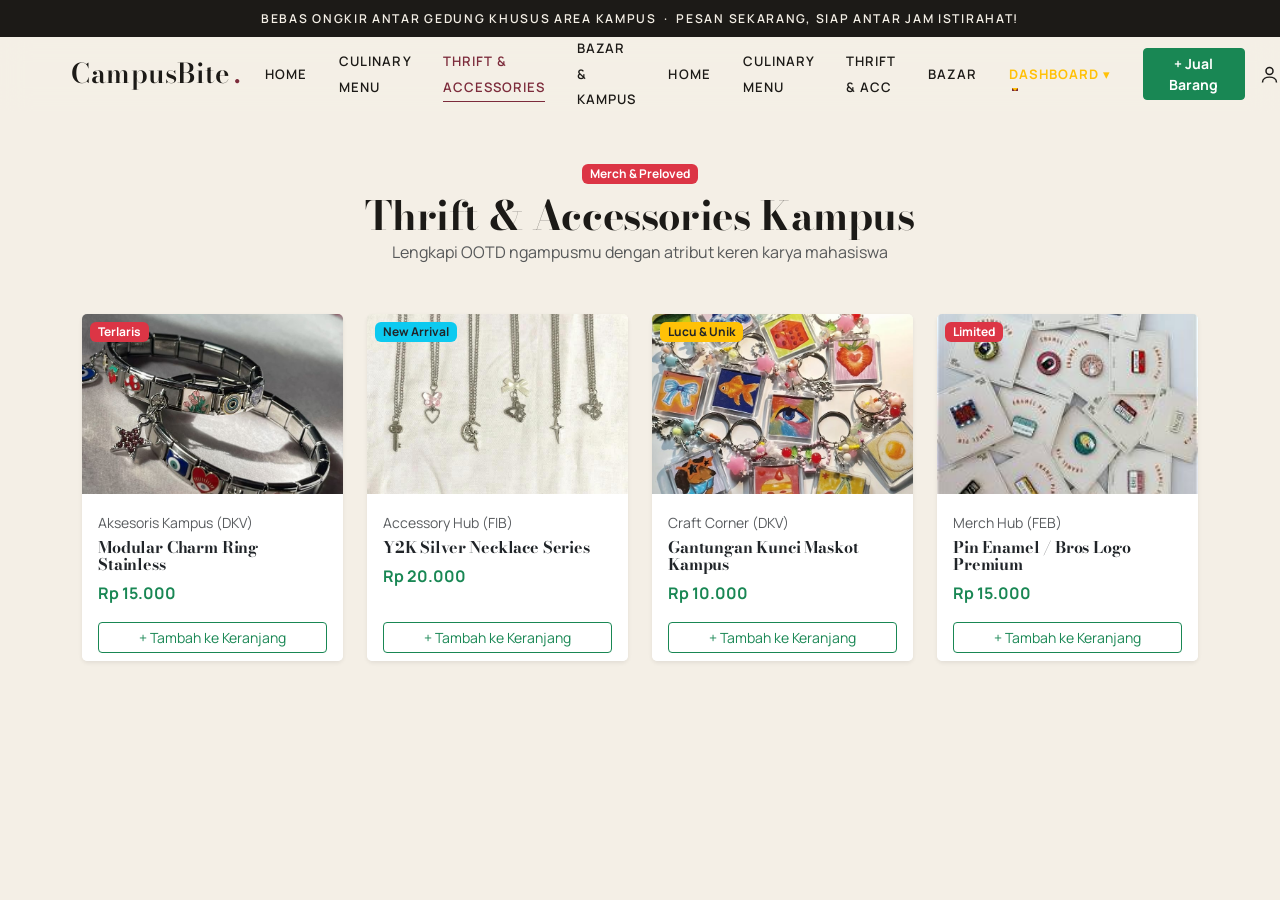
==== commit 41b30524: "Update accessories.html" ====
--- a/accessories.html
+++ b/accessories.html
@@ -20,7 +20,17 @@
 </div>
 
 <!-- ===== Header ===== -->
-<nav aria-label="Primary">
+<header class="site-header" id="siteHeader">
+    <div class="container-x">
+        <div class="nav-inner">
+            <a href="index.html" class="brand">CampusBite<span class="dot">.</span></a>
+            <nav aria-label="Primary">
+                <ul class="nav-links">
+                    <li><a href="index.html">Home</a></li>
+                    <li><a href="kuliner.html">Culinary Menu</a></li>
+                    <li><a href="accessories.html" aria-current="page">Thrift & Accessories</a></li>
+                    <li><a href="index.html#lookbook">Bazar & Kampus</a></li>
+  <nav aria-label="Primary">
     <ul class="nav-links">
         <li><a href="index.html">Home</a></li>
         <li><a href="kuliner.html">Culinary Menu</a></li>
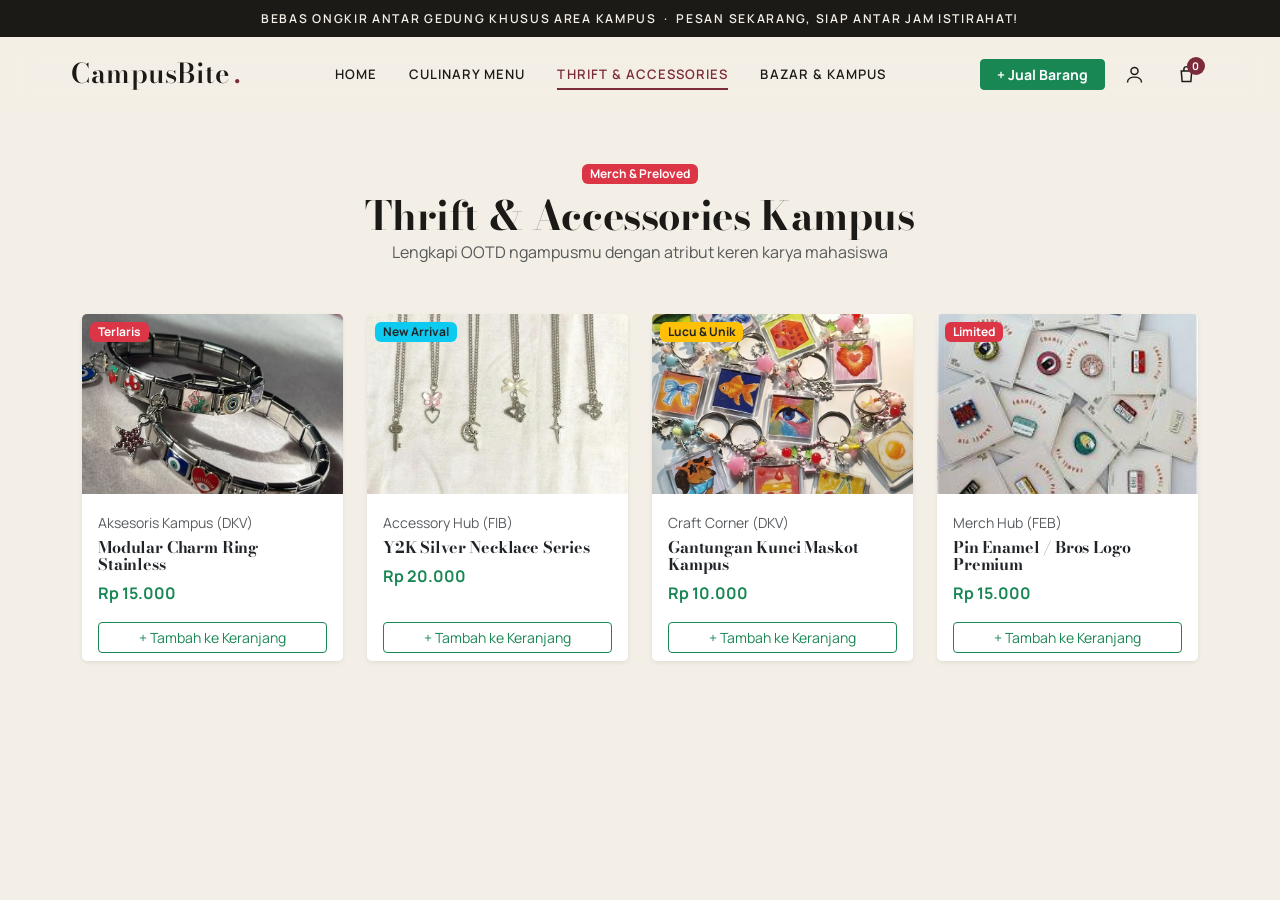
==== commit 32091c92: "Refactor navigation and update product forms Removed redundant navigation items and added dropdown f" ====
--- a/accessories.html
+++ b/accessories.html
@@ -30,28 +30,43 @@
                     <li><a href="kuliner.html">Culinary Menu</a></li>
                     <li><a href="accessories.html" aria-current="page">Thrift & Accessories</a></li>
                     <li><a href="index.html#lookbook">Bazar & Kampus</a></li>
-  <nav aria-label="Primary">
-    <ul class="nav-links">
-        <li><a href="index.html">Home</a></li>
-        <li><a href="kuliner.html">Culinary Menu</a></li>
-        <li><a href="accessories.html">Thrift & Acc</a></li>
-        <li><a href="index.html#lookbook">Bazar</a></li>
-        
-        <!-- ===== TAMBAHAN MENU DASHBOARD ===== -->
-                    <li class="nav-item dropdown">
-                        <a class="nav-link dropdown-toggle text-warning fw-bold" href="#" id="dashboardDropdown" role="button" data-bs-toggle="dropdown" aria-expanded="false">
-                            Dashboard ▾
-                        </a>
-                        <ul class="dropdown-menu shadow border-0" aria-labelledby="dashboardDropdown">
-                            <li><a class="dropdown-item fw-semibold" href="dashboard-seller.html">🏪 Dashboard Seller</a></li>
-                            <li><a class="dropdown-item fw-semibold text-danger" href="dashboard-admin.html">⚙️ Dashboard Admin</a></li>
-                        </ul>
-                    </li>
                 </ul>
             </nav>
             <div class="nav-actions d-flex align-items-center gap-2">
                 <button class="btn btn-sm btn-success fw-bold px-3 d-none d-md-inline-flex" data-bs-toggle="modal" data-bs-target="#modalJualBarang">+ Jual Barang</button>
-                <a href="login.html" class="icon-btn" title="Masuk / Daftar"><svg viewBox="0 0 24 24" fill="none" stroke="currentColor" stroke-width="1.7"><circle cx="12" cy="8" r="4"/><path d="M4 21c0-4 4-6 8-6s8 2 8 6"/></svg></a>
+                
+                <!-- ===== DROPDOWN INFO AKUN & DASHBOARD ===== -->
+                <div class="dropdown">
+                  <button class="icon-btn border-0 bg-transparent" id="accountDropdown" data-bs-toggle="dropdown" aria-expanded="false" title="Info Akun & Panel">
+                    <svg viewBox="0 0 24 24" fill="none" stroke="currentColor" stroke-width="1.7" width="24" height="24" aria-hidden="true">
+                      <circle cx="12" cy="8" r="4"/>
+                      <path d="M4 21c0-4 4-6 8-6s8 2 8 6"/>
+                    </svg>
+                  </button>
+                  <ul class="dropdown-menu dropdown-menu-end shadow border-0 mt-2" aria-labelledby="accountDropdown" style="min-width: 220px;">
+                    <li class="px-3 py-2 bg-light border-bottom">
+                      <div class="fw-bold text-dark small">Info Akun Saya</div>
+                      <div class="text-muted" style="font-size: 0.75rem;">Mahasiswa / Tenant</div>
+                    </li>
+                    <li>
+                      <a class="dropdown-item py-2 fw-semibold text-dark" href="dashboard-seller.html">
+                        🏪 Dashboard Seller / Penjual
+                      </a>
+                    </li>
+                    <li>
+                      <a class="dropdown-item py-2 fw-semibold text-danger" href="dashboard-admin.html">
+                        ⚙️ Dashboard Admin Kampus
+                      </a>
+                    </li>
+                    <li><hr class="dropdown-divider m-0"></li>
+                    <li>
+                      <a class="dropdown-item py-2 text-muted small" href="login.html">
+                        🔑 Masuk / Ganti Akun
+                      </a>
+                    </li>
+                  </ul>
+                </div>
+
                 <button class="icon-btn cart-pill" id="cartOpen"><svg viewBox="0 0 24 24" fill="none" stroke="currentColor" stroke-width="1.7"><path d="M6 8h12l-1 12H7L6 8Z"/><path d="M9 8V6a3 3 0 0 1 6 0v2"/></svg><span class="cart-count" id="cartCount">0</span></button>
             </div>
         </div>
@@ -67,7 +82,7 @@
 
     <!-- Container Grid Produk Aksesoris -->
     <div class="row g-4" id="accessoriesGrid">
-        <!-- Produk Aksesoris Bawaan dari Index -->
+        <!-- Produk Aksesoris Bawaan 1 -->
         <div class="col-md-3 col-6">
             <div class="card h-100 border-0 shadow-sm">
                 <span class="badge bg-danger position-absolute m-2">Terlaris</span>
@@ -82,6 +97,7 @@
                 </div>
             </div>
         </div>
+        <!-- Produk Aksesoris Bawaan 2 -->
         <div class="col-md-3 col-6">
             <div class="card h-100 border-0 shadow-sm">
                 <span class="badge bg-info text-dark position-absolute m-2">New Arrival</span>
@@ -96,6 +112,7 @@
                 </div>
             </div>
         </div>
+        <!-- Produk Aksesoris Bawaan 3 -->
         <div class="col-md-3 col-6">
             <div class="card h-100 border-0 shadow-sm">
                 <span class="badge bg-warning text-dark position-absolute m-2">Lucu & Unik</span>
@@ -110,6 +127,7 @@
                 </div>
             </div>
         </div>
+        <!-- Produk Aksesoris Bawaan 4 -->
         <div class="col-md-3 col-6">
             <div class="card h-100 border-0 shadow-sm">
                 <span class="badge bg-danger position-absolute m-2">Limited</span>
@@ -124,7 +142,6 @@
                 </div>
             </div>
         </div>
-        <!-- Tempat Produk Hasil Jual Barang Pengguna Akan Muncul Secara Dinamis -->
     </div>
 </main>
 
@@ -148,4 +165,188 @@
               <option value="makanan">Makanan Berat</option>
               <option value="camilan">Camilan & Snack</option>
               <option value="minuman">Minuman Segar</option>
-              <option value="aksesoris" selected>Thrift & Aks
+              <option value="aksesoris" selected>Thrift & Aksesori</option>
+            </select>
+          </div>
+          <div class="mb-2">
+            <label class="small fw-bold">Harga (Rp)</label>
+            <input type="number" id="uProdPrice" class="form-control form-control-sm" placeholder="10000" required>
+          </div>
+          <div class="mb-3">
+            <label class="small fw-bold">Nama File Gambar (Pastikan ada di folder img/)</label>
+            <input type="text" id="uProdImg" class="form-control form-control-sm" placeholder="cth: Modular_Charm_Ring.png">
+          </div>
+          <button type="submit" class="btn btn-success w-100 fw-bold btn-sm">Terbitkan Produk Jualanmu</button>
+        </form>
+      </div>
+    </div>
+  </div>
+</div>
+
+<!-- ===== MODAL EDIT PRODUK ===== -->
+<div class="modal fade" id="modalEditBarang" tabindex="-1" aria-hidden="true">
+  <div class="modal-dialog">
+    <div class="modal-content">
+      <div class="modal-header bg-primary text-white">
+        <h5 class="modal-title fs-6 fw-bold">✏️ Edit Produk Jualan</h5>
+        <button type="button" class="btn-close btn-close-white" data-bs-dismiss="modal" aria-label="Close"></button>
+      </div>
+      <div class="modal-body">
+        <form id="userEditProductForm">
+          <input type="hidden" id="editIndex">
+          <div class="mb-2">
+            <label class="small fw-bold">Nama Makanan / Produk</label>
+            <input type="text" id="editProdName" class="form-control form-control-sm" required>
+          </div>
+          <div class="mb-2">
+            <label class="small fw-bold">Kategori</label>
+            <select id="editProdCat" class="form-select form-select-sm">
+              <option value="makanan">Makanan Berat</option>
+              <option value="camilan">Camilan & Snack</option>
+              <option value="minuman">Minuman Segar</option>
+              <option value="aksesoris">Thrift & Aksesori</option>
+            </select>
+          </div>
+          <div class="mb-2">
+            <label class="small fw-bold">Harga (Rp)</label>
+            <input type="number" id="editProdPrice" class="form-control form-control-sm" required>
+          </div>
+          <div class="mb-3">
+            <label class="small fw-bold">Nama File Gambar (Pastikan di folder img/)</label>
+            <input type="text" id="editProdImg" class="form-control form-control-sm">
+          </div>
+          <button type="submit" class="btn btn-primary w-100 fw-bold btn-sm">Simpan Perubahan</button>
+        </form>
+      </div>
+    </div>
+  </div>
+</div>
+
+<script src="js/vendor/bootstrap.bundle.min.js"></script>
+<script src="js/main.js"></script>
+
+<script>
+  // Render ulang list produk jualan aksesoris di accessories.html
+  function refreshUserAcc() {
+    document.querySelectorAll('.user-acc-item').forEach(el => el.remove());
+
+    const grid = document.getElementById('accessoriesGrid');
+    if (!grid) return;
+
+    const saved = JSON.parse(localStorage.getItem('user_products')) || [];
+
+    saved.forEach((prod, index) => {
+      // Hanya tampilkan khusus kategori aksesoris
+      if (prod.kategori !== 'aksesoris') return;
+
+      const hargaFormatted = parseInt(prod.harga || 0).toLocaleString('id-ID');
+      const fallbackImg = `https://via.placeholder.com/250x200?text=${encodeURIComponent(prod.nama)}`;
+      const imgSrc = prod.gambar ? prod.gambar : fallbackImg;
+
+      const col = document.createElement('div');
+      col.className = 'col-md-3 col-6 user-acc-item';
+      col.innerHTML = `
+        <div class="card h-100 border-0 shadow-sm position-relative">
+          <span class="badge bg-primary position-absolute m-2">Produk Saya</span>
+          
+          <!-- Tombol Edit & Hapus -->
+          <div class="position-absolute top-0 end-0 m-2 d-flex gap-1 z-3">
+            <button class="btn btn-sm btn-light border shadow-sm px-2 py-0" onclick="openEditModal(${index})" title="Edit Produk">✏️</button>
+            <button class="btn btn-sm btn-danger shadow-sm px-2 py-0" onclick="deleteProduct(${index})" title="Hapus Produk">🗑️</button>
+          </div>
+
+          <img src="${imgSrc}" class="card-img-top" alt="${prod.nama}" onerror="this.src='${fallbackImg}'">
+          <div class="card-body">
+            <small class="text-muted">Merch Mahasiswa</small>
+            <h5 class="card-title fs-6 fw-bold mt-1">${prod.nama}</h5>
+            <p class="text-success fw-bold m-0">Rp ${hargaFormatted}</p>
+          </div>
+          <div class="card-footer bg-white border-0 pt-0">
+            <button class="btn btn-sm btn-outline-success w-100 js-add" 
+                    data-id="acc-${index}" 
+                    data-name="${prod.nama}" 
+                    data-price="${prod.harga}" 
+                    data-img="${imgSrc}">
+              + Tambah ke Keranjang
+            </button>
+          </div>
+        </div>
+      `;
+      grid.prepend(col);
+    });
+  }
+
+  // Buka Modal Edit
+  function openEditModal(index) {
+    const saved = JSON.parse(localStorage.getItem('user_products')) || [];
+    const item = saved[index];
+    if (!item) return;
+
+    document.getElementById('editIndex').value = index;
+    document.getElementById('editProdName').value = item.nama;
+    document.getElementById('editProdCat').value = item.kategori;
+    document.getElementById('editProdPrice').value = item.harga;
+    document.getElementById('editProdImg').value = item.gambar || '';
+
+    const modalEl = document.getElementById('modalEditBarang');
+    const modal = new bootstrap.Modal(modalEl);
+    modal.show();
+  }
+
+  // Hapus Produk
+  function deleteProduct(index) {
+    if (confirm('Apakah Anda yakin ingin menghapus barang jualan ini?')) {
+      const saved = JSON.parse(localStorage.getItem('user_products')) || [];
+      saved.splice(index, 1);
+      localStorage.setItem('user_products', JSON.stringify(saved));
+      refreshUserAcc();
+    }
+  }
+
+  // Initial Load
+  document.addEventListener('DOMContentLoaded', refreshUserAcc);
+
+  // Submit Form Tambah Produk
+  document.getElementById('userAddProductForm').addEventListener('submit', function(e) {
+    e.preventDefault();
+    const name = document.getElementById('uProdName').value;
+    const cat = document.getElementById('uProdCat').value;
+    const price = document.getElementById('uProdPrice').value;
+    const img = document.getElementById('uProdImg').value;
+
+    const saved = JSON.parse(localStorage.getItem('user_products')) || [];
+    saved.push({ nama: name, kategori: cat, harga: price, gambar: img });
+    localStorage.setItem('user_products', JSON.stringify(saved));
+
+    refreshUserAcc();
+
+    alert('Hore! Produk "' + name + '" berhasil dipublikasikan!');
+    const modalEl = document.getElementById('modalJualBarang');
+    const modal = bootstrap.Modal.getInstance(modalEl);
+    if (modal) modal.hide();
+    this.reset();
+  });
+
+  // Submit Form Edit Produk
+  document.getElementById('userEditProductForm').addEventListener('submit', function(e) {
+    e.preventDefault();
+    const index = document.getElementById('editIndex').value;
+    const name = document.getElementById('editProdName').value;
+    const cat = document.getElementById('editProdCat').value;
+    const price = document.getElementById('editProdPrice').value;
+    const img = document.getElementById('editProdImg').value;
+
+    const saved = JSON.parse(localStorage.getItem('user_products')) || [];
+    saved[index] = { nama: name, kategori: cat, harga: price, gambar: img };
+    localStorage.setItem('user_products', JSON.stringify(saved));
+
+    refreshUserAcc();
+
+    alert('Produk "' + name + '" berhasil diperbarui!');
+    const modalEl = document.getElementById('modalEditBarang');
+    const modal = bootstrap.Modal.getInstance(modalEl);
+    if (modal) modal.hide();
+  });
+</script>
+</body>
+</html>
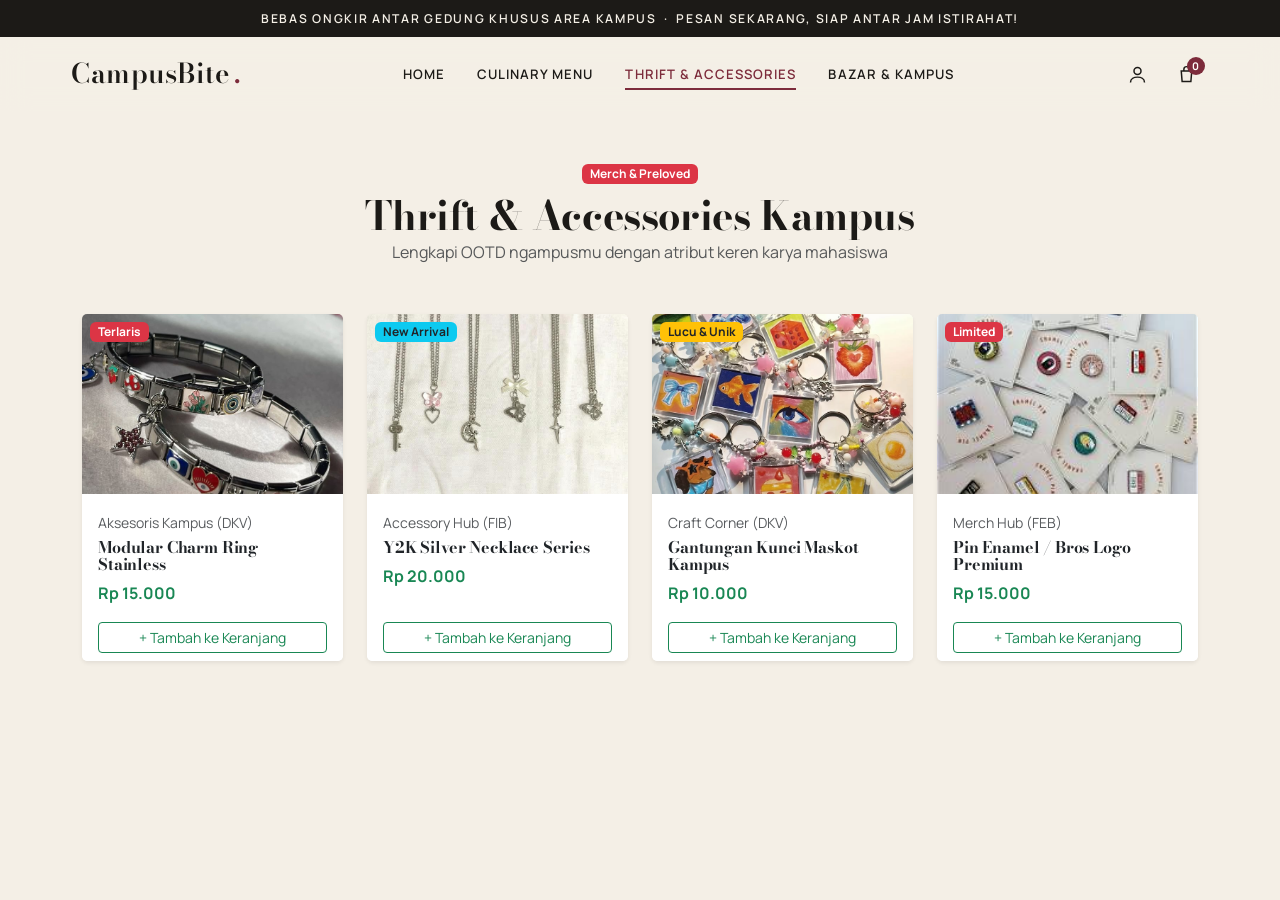
==== commit c4f4ee11: "Update accessories.html" ====
--- a/accessories.html
+++ b/accessories.html
@@ -33,8 +33,7 @@
                 </ul>
             </nav>
             <div class="nav-actions d-flex align-items-center gap-2">
-                <button class="btn btn-sm btn-success fw-bold px-3 d-none d-md-inline-flex" data-bs-toggle="modal" data-bs-target="#modalJualBarang">+ Jual Barang</button>
-                
+            
                 <!-- ===== DROPDOWN INFO AKUN & DASHBOARD ===== -->
                 <div class="dropdown">
                   <button class="icon-btn border-0 bg-transparent" id="accountDropdown" data-bs-toggle="dropdown" aria-expanded="false" title="Info Akun & Panel">
--- a/css/style.css
+++ b/css/style.css
@@ -1065,3 +1065,13 @@
     object-fit: cover !important; /* Gambar dipotong otomatis agar tidak gepeng/lonjong */
     width: 100% !important;
 }
+
+.nav-actions {
+    display: flex;
+    align-items: center;
+    gap: 6px;
+}
+
+.nav-actions .dropdown {
+    margin-right: -3px;
+}
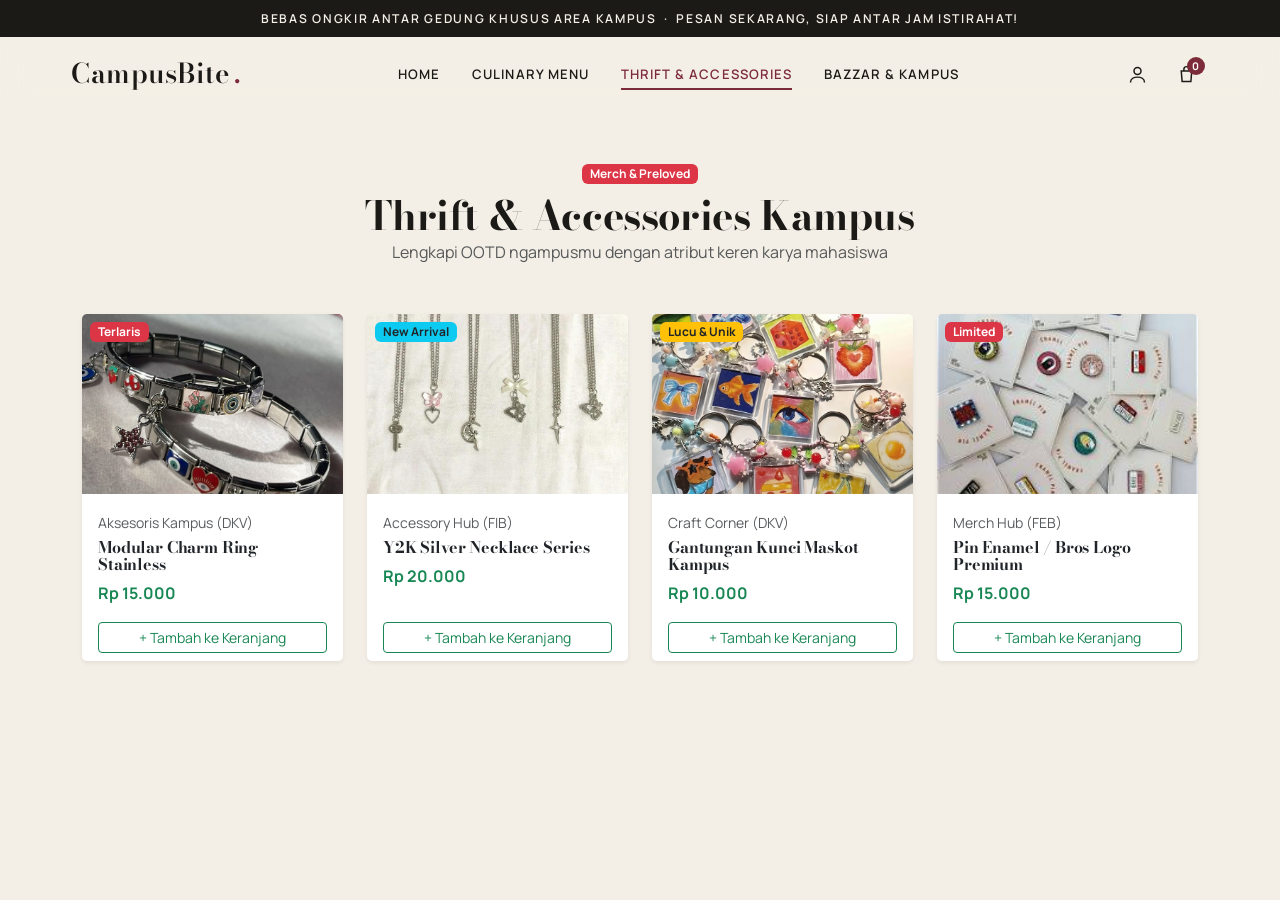
==== commit c1452952: "Update accessories.html" ====
--- a/accessories.html
+++ b/accessories.html
@@ -29,7 +29,7 @@
                     <li><a href="index.html">Home</a></li>
                     <li><a href="kuliner.html">Culinary Menu</a></li>
                     <li><a href="accessories.html" aria-current="page">Thrift & Accessories</a></li>
-                    <li><a href="index.html#lookbook">Bazar & Kampus</a></li>
+                    <li><a href="index.html#lookbook">Bazzar & Kampus</a></li>
                 </ul>
             </nav>
             <div class="nav-actions d-flex align-items-center gap-2">
